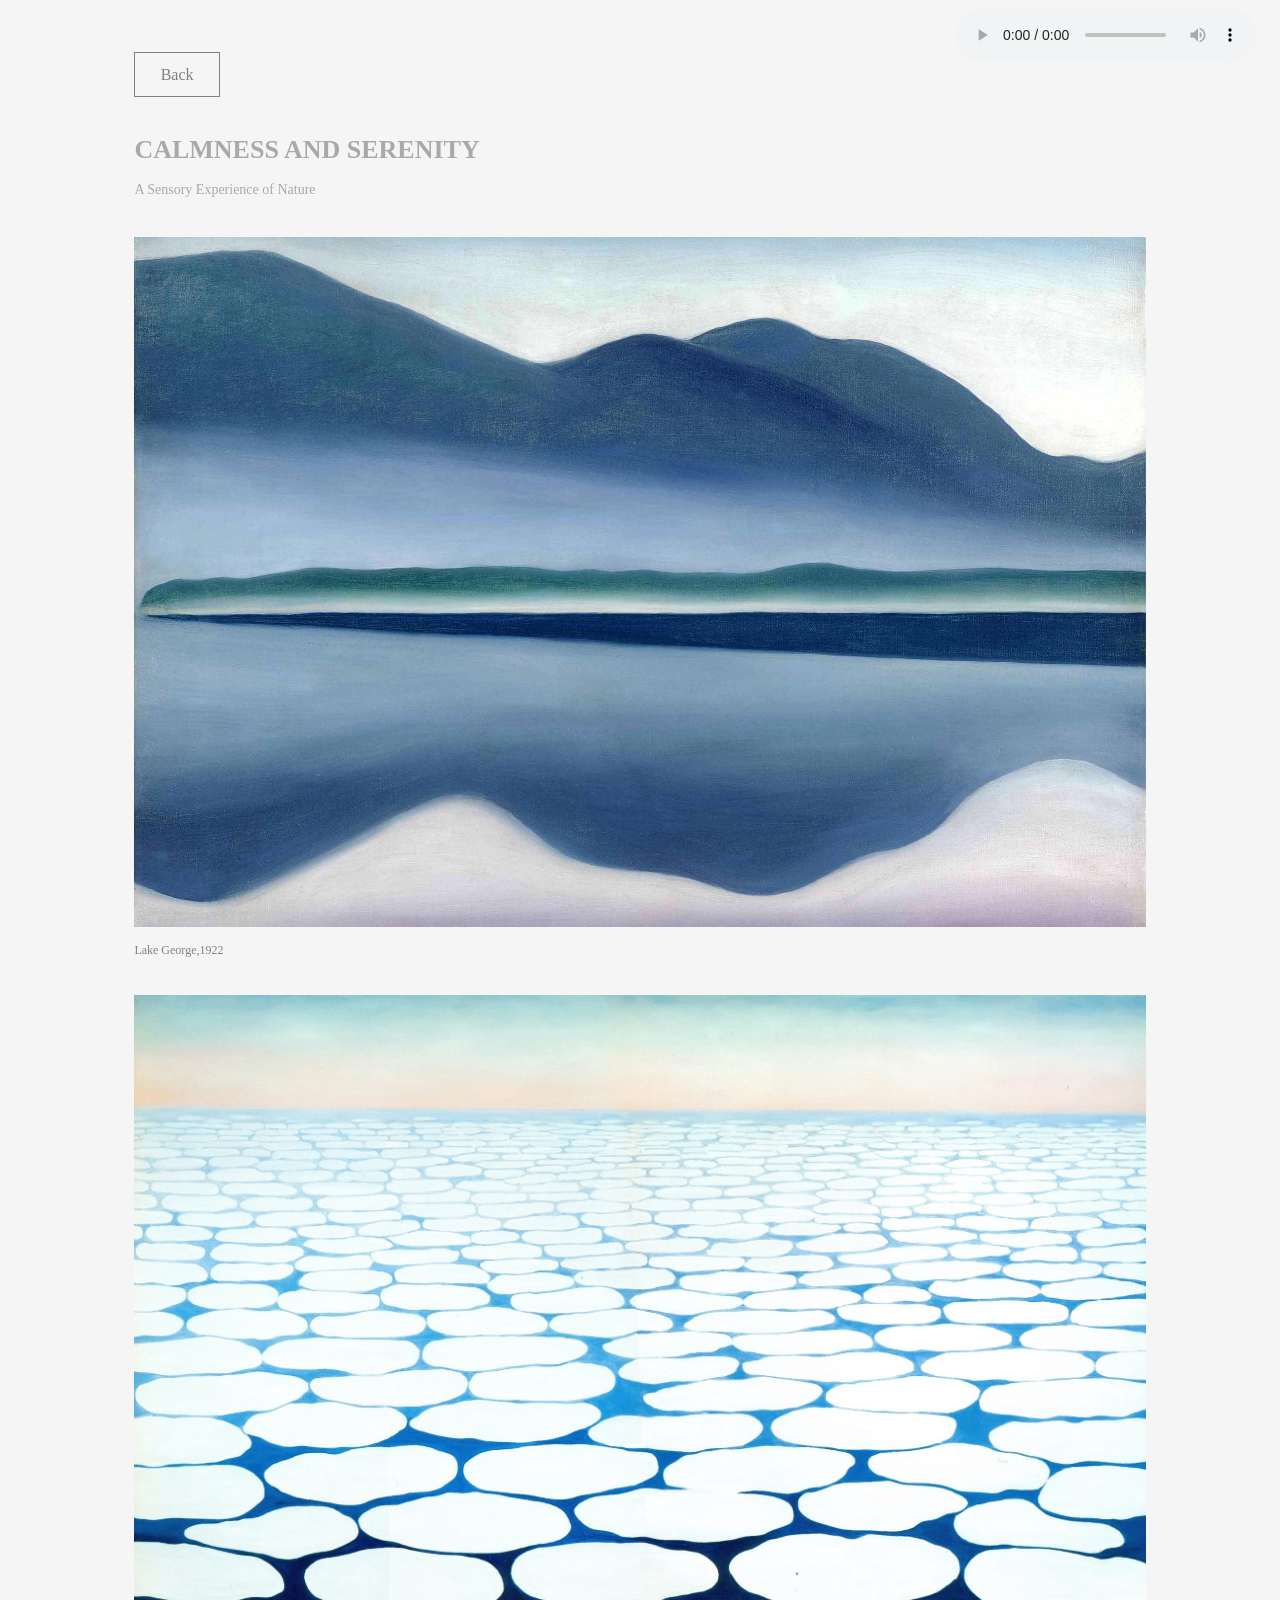
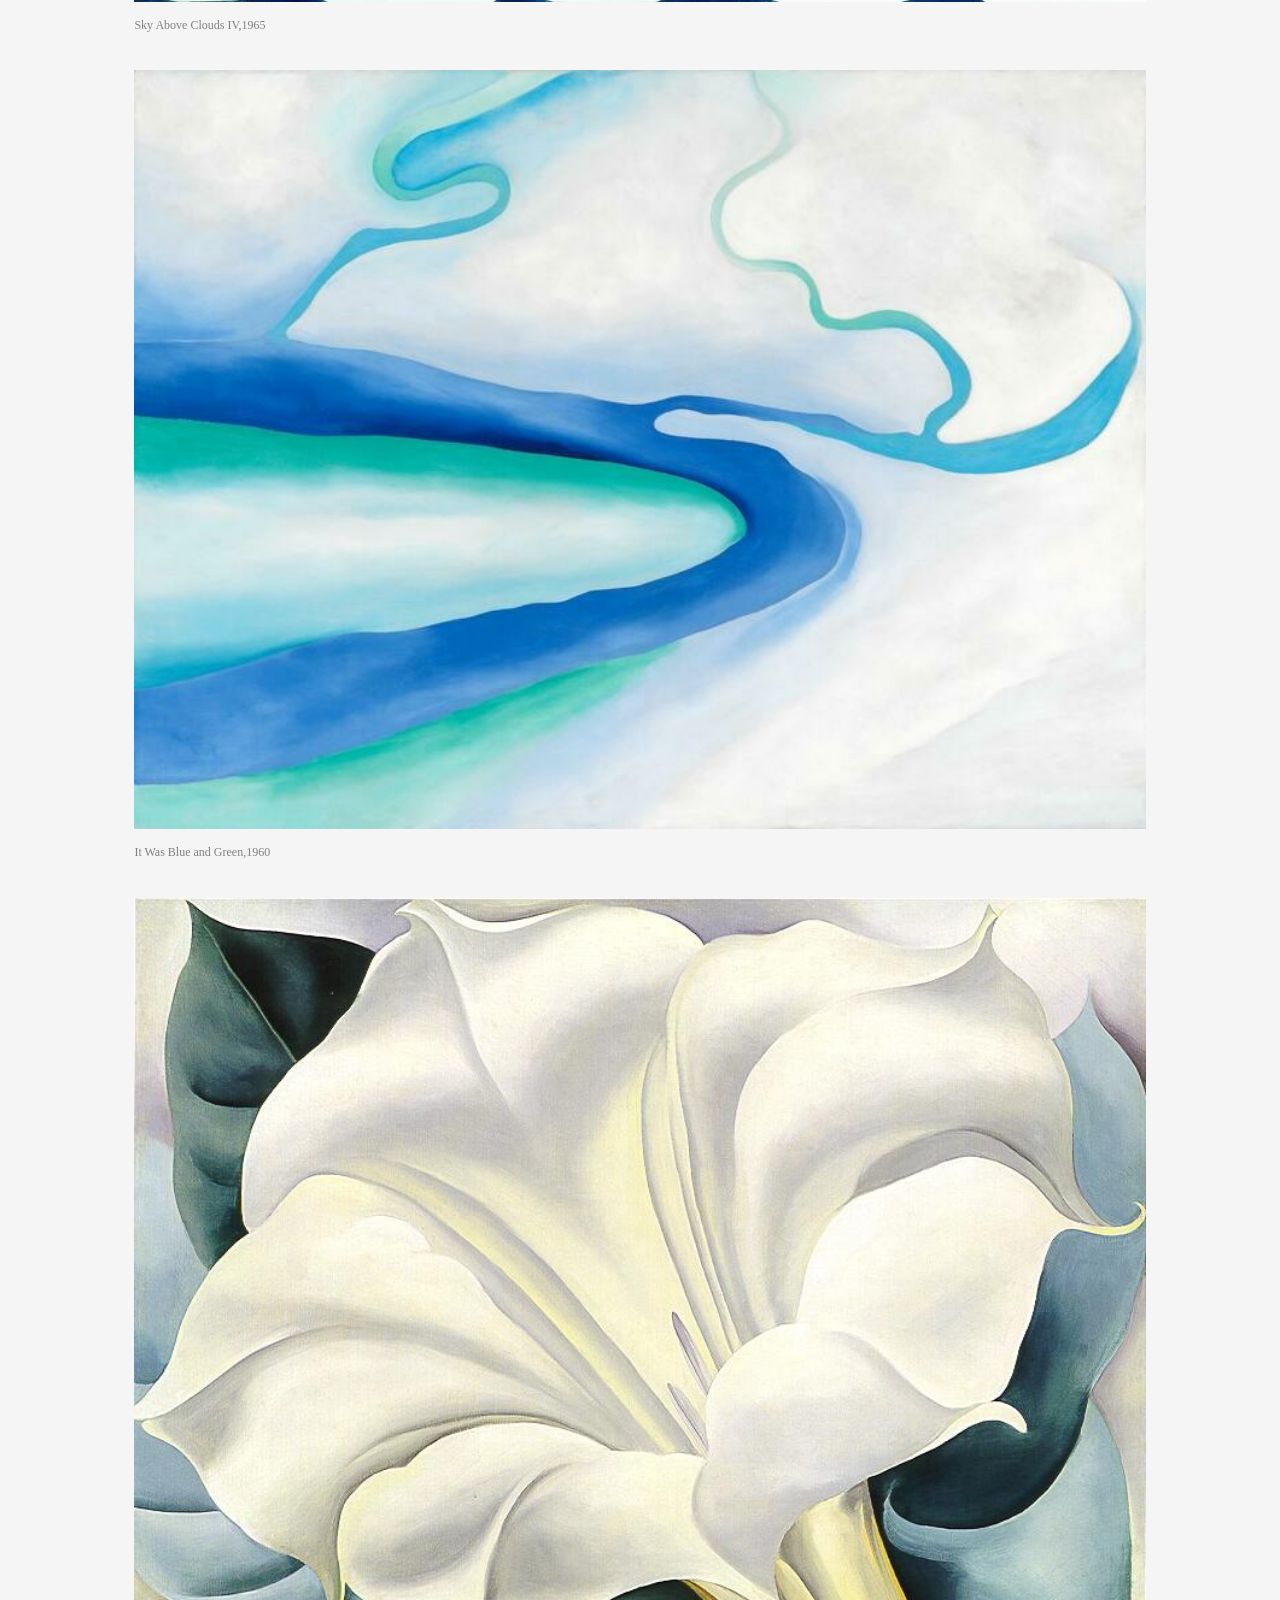
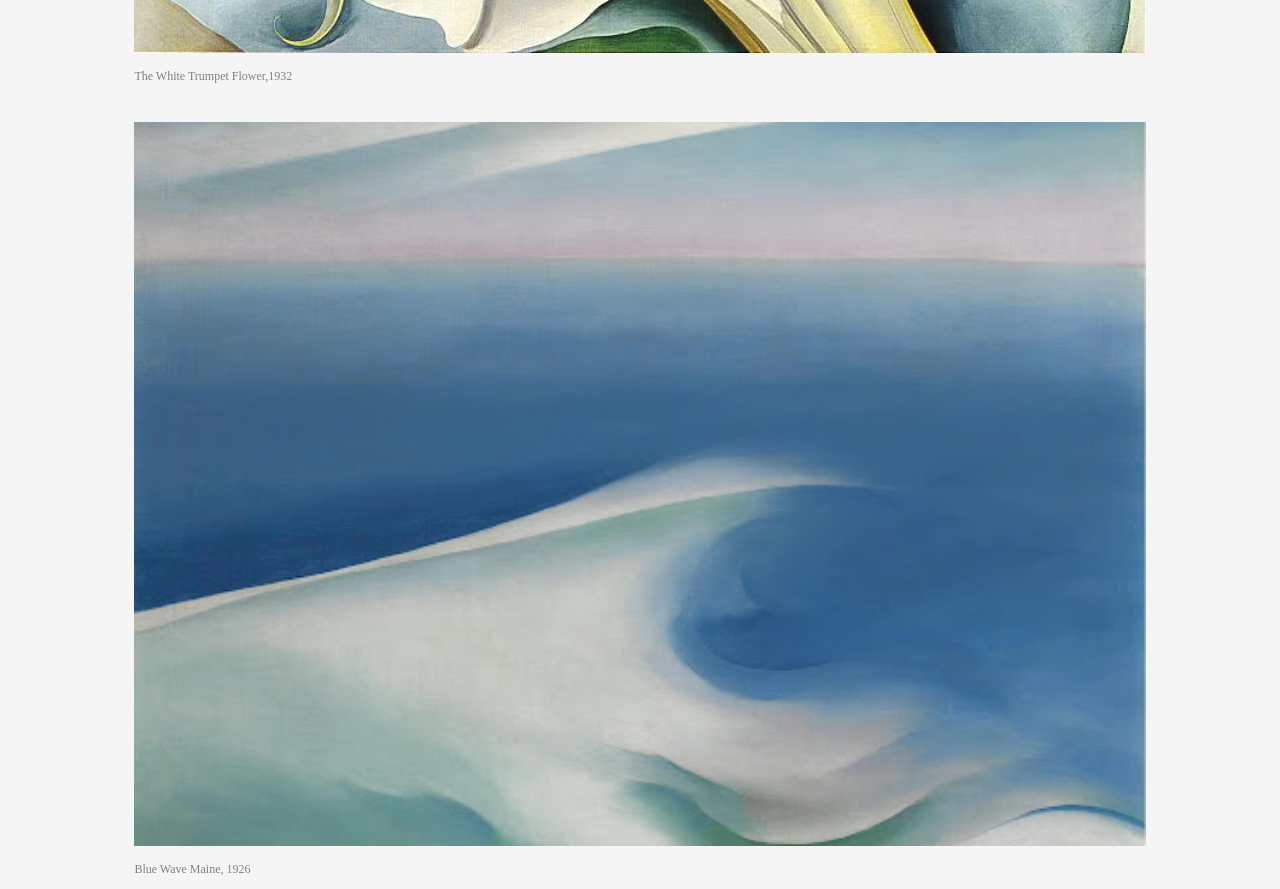
==== project1_blue.html @ 276338da "project1" ====
<!DOCTYPE HTML>
<html>

    <head>
        <meta http-equiv="Content-Type" content="text/html; charset=UTF-8">
        <title>blue</title>
        <link href="./project1_blue.css" rel="stylesheet" type="text/css" />
        <style></style>
    </head>
    
    <body>

        <audio controls autoplay>
            <source src="blue/blue.mp3" type="audio/mpeg">
            Your browser does not support the audio element.
        </audio>
        
        <a href=project1_0.html>Back</a>

        
        <h1>CALMNESS AND SERENITY </h1>
    
        <div class="subtitle">
            <p>A Sensory Experience of Nature</p>
        </div>

        <div class="image1">
            <img src="blue/image1.jpeg">
        </div>

    
        <div class="caption1">
            <p>Lake George,1922</p>
        </div>
        
        <div class="image2">
            <img src="blue/image2.jpg">
        </div>
    
        <div class="caption2">
            <p>Sky Above Clouds IV,1965</p>
        </div> 
           
        <div class="image3">
            <img src="blue/image3.jpeg">
        </div>
    
        <div class="caption3">
            <p>It Was Blue and Green,1960</p>
        </div>         
  
        <div class="image4">
            <img src="blue/image4.jpeg">
        </div>
    
        <div class="caption4">
            <p>The White Trumpet Flower,1932</p>
        </div>        
        
        <div class="image5">
            <img src="blue/image5.jpeg">
        </div>
    
        <div class="caption5">
            <p>Blue Wave Maine, 1926</p>
        </div>  

    </body>
</html>
---- project1_blue.css ----
body {
  background-color:whitesmoke;
}

a:link,a:visited{
  background-color: whitesmoke;
  border: 1px solid grey;
  font-size: 16px;
  margin-left: 10%; 
  padding:1% 2%;
  width:3%;
  font-family: verdana; 
  color:grey;
  text-decoration: none;
  text-decoration-color: none;
}

a:hover{
  background-color: grey;
  color:white;
}

h1 {
  font-family: verdana;
  margin-left: 10%;
  margin-top:4%;
  color:darkgray;
  font-size: 26px;   
  
}


.subtitle{
  margin-top:1%;
  font-family: verdana;
  font-size: 14px;
  width: 50%;
  margin-left: 10%;
  color:darkgray;

}

.caption1{
    font-size:12px;
    font-family: verdana;
    margin-left: 10%;
    color:grey;
}

.caption2{
    font-size:12px;
    font-family: verdana;
    margin-left: 10%;
    color:grey;
}

.caption3{
    font-size:12px;
    font-family: verdana;
    margin-left: 10%;
    color:grey;
}

.caption4{
    font-size:12px;
    font-family: verdana;
    margin-left: 10%;
    color:grey;
}

.caption5{
    font-size:12px;
    font-family: verdana;
    margin-left: 10%;
    color:grey;
}



img{
    width: 80%;
    margin-left: 10%;
    margin-top:2%;
}

audio{
    margin-left: 75%;

}
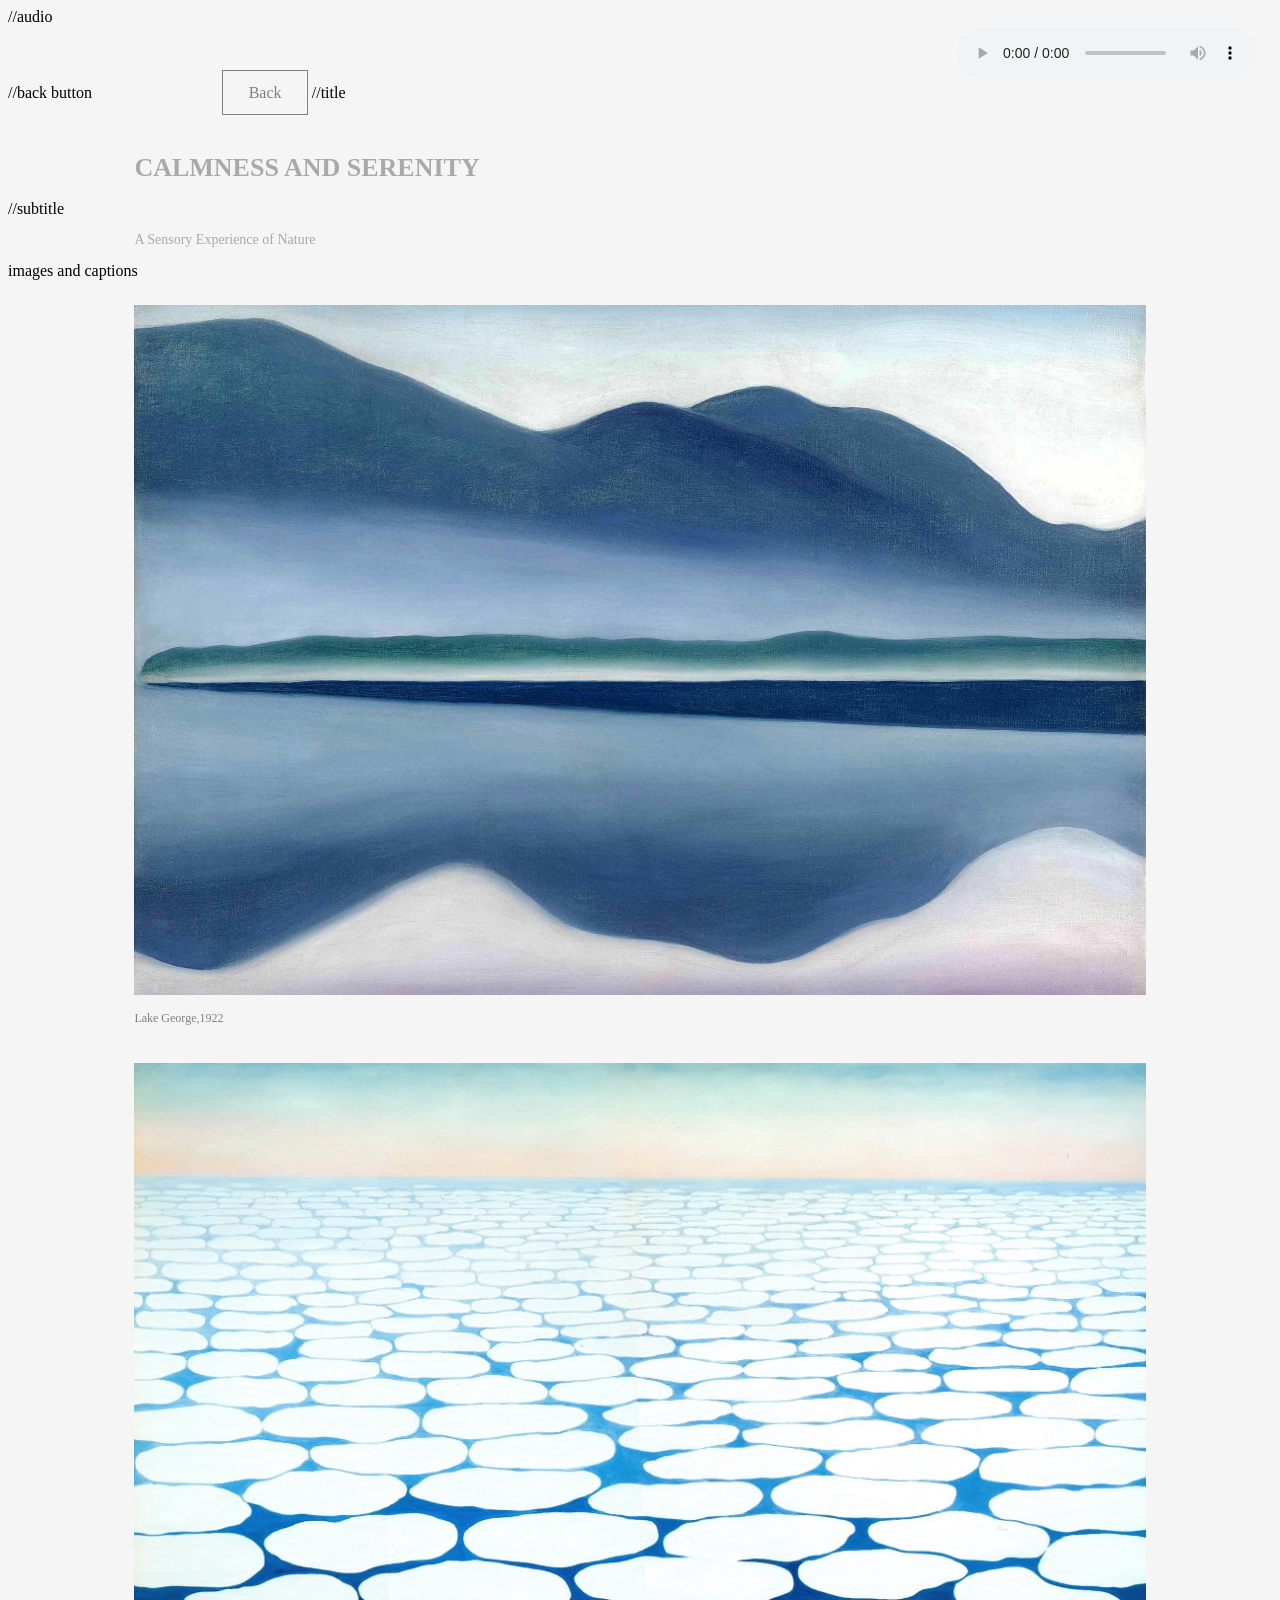
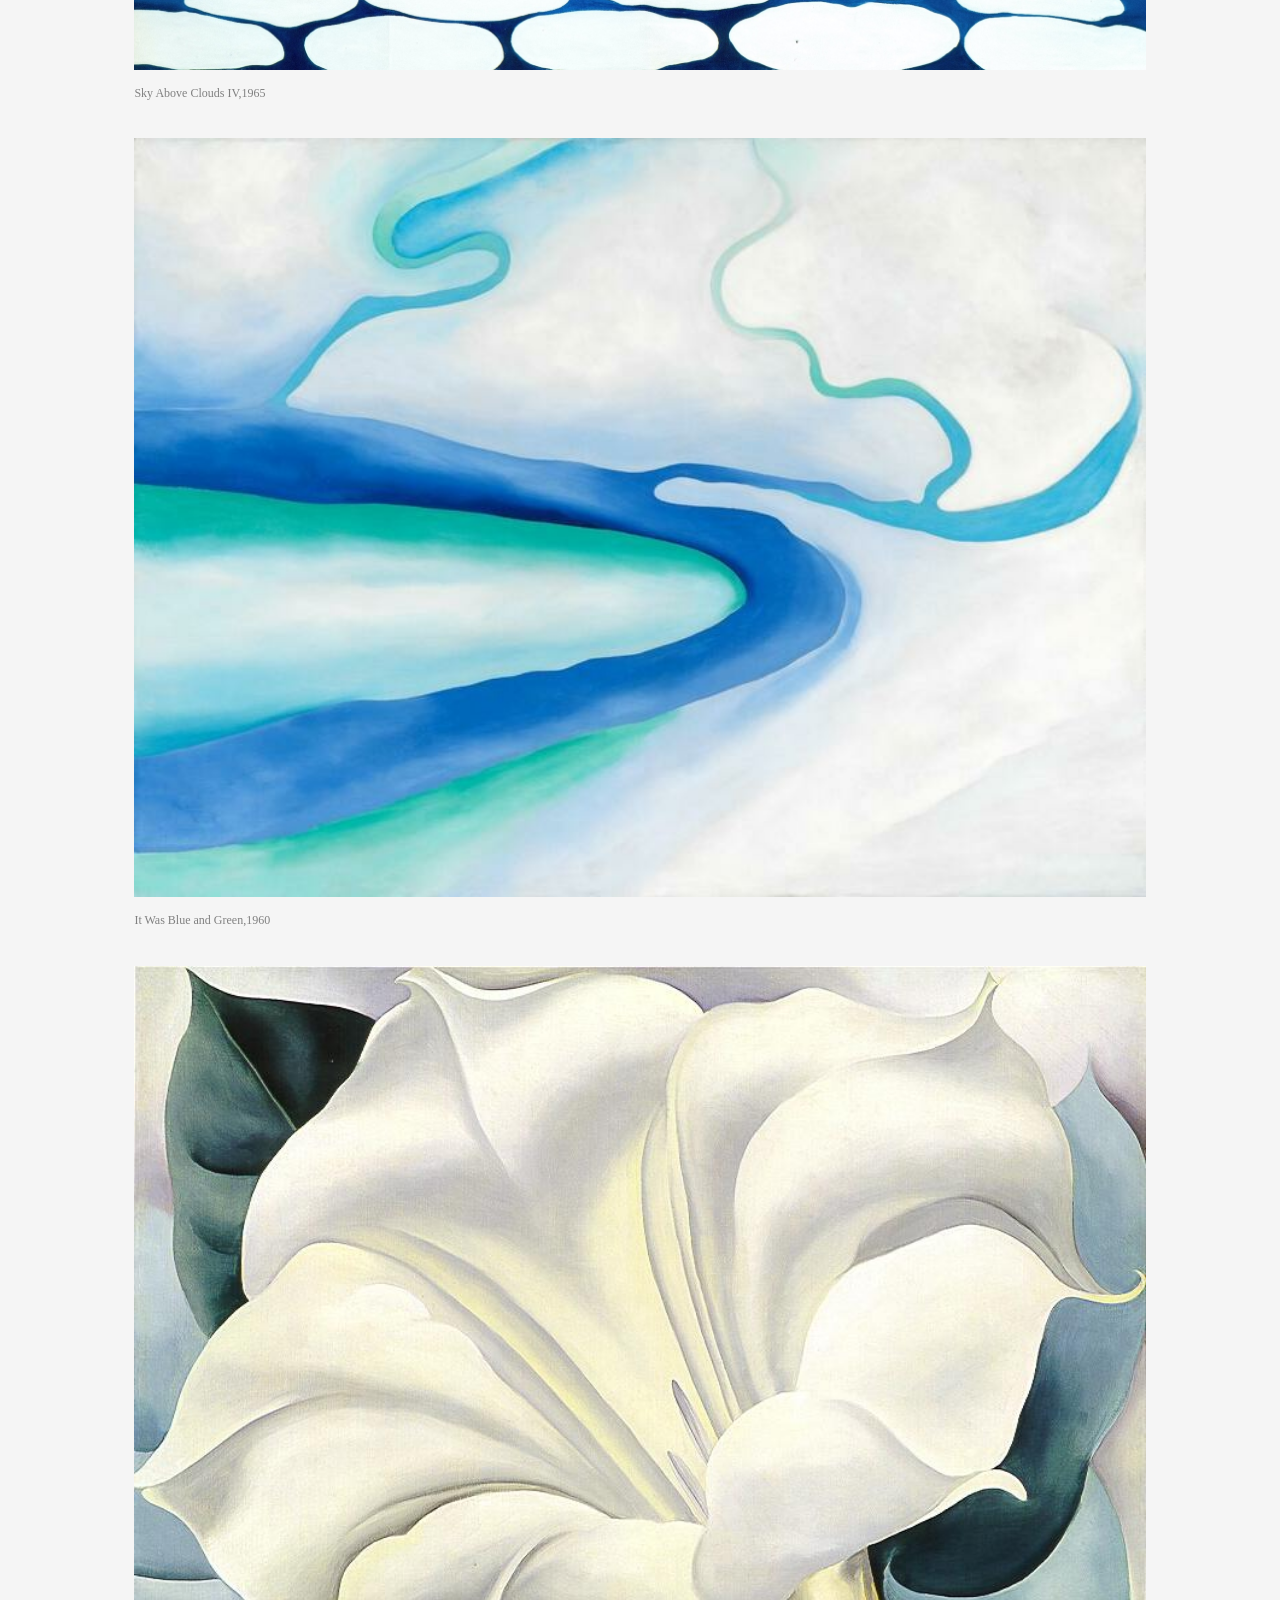
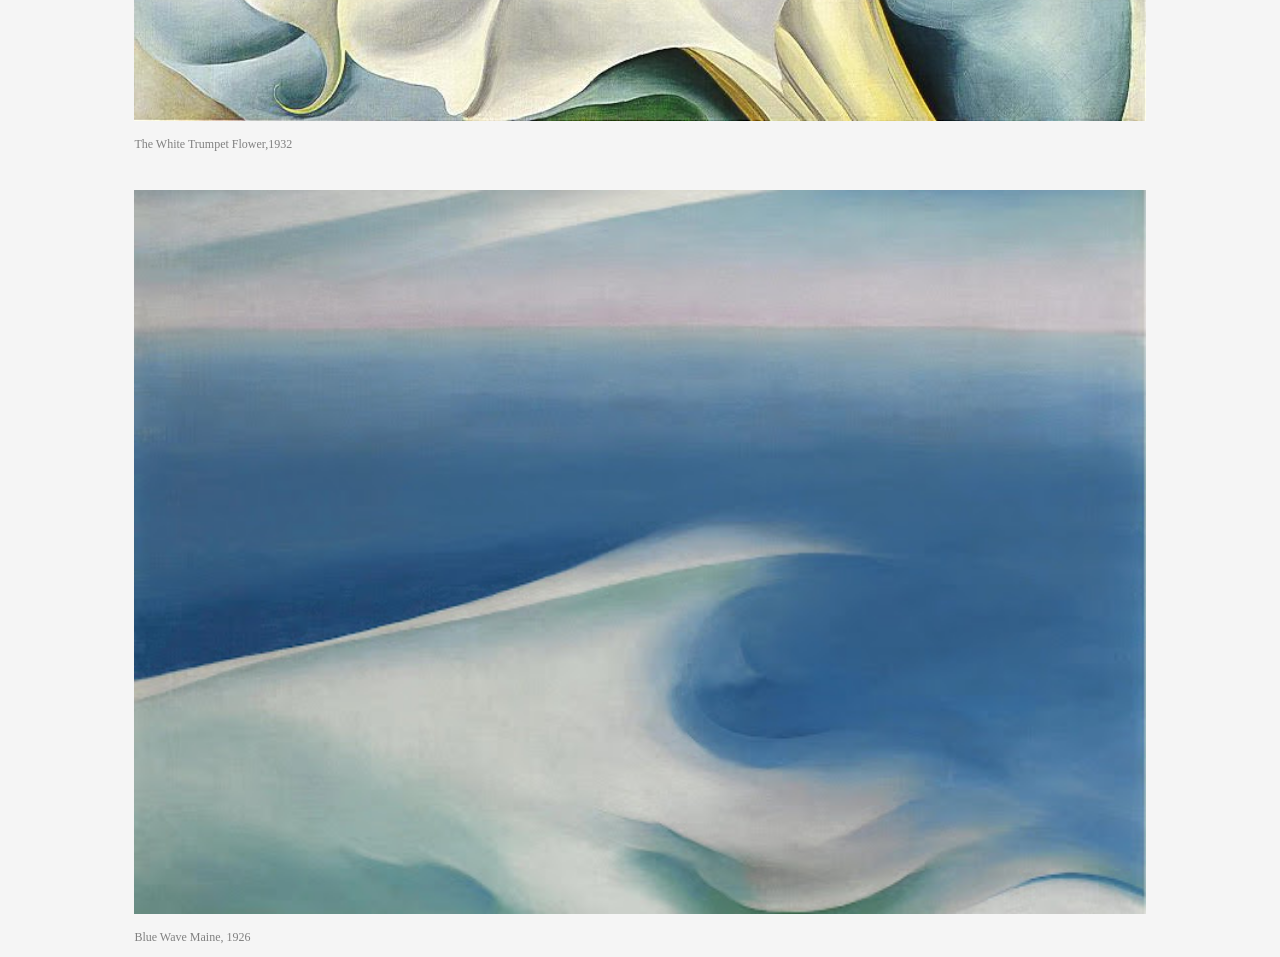
==== commit 2a1d68e2: "note" ====
--- a/project1_blue.html
+++ b/project1_blue.html
@@ -9,21 +9,25 @@
     </head>
     
     <body>
-
+        
+        //audio
         <audio controls autoplay>
             <source src="blue/blue.mp3" type="audio/mpeg">
             Your browser does not support the audio element.
         </audio>
         
-        <a href=project1_0.html>Back</a>
+        //back button
+        <a href=index.html>Back</a>
 
-        
+        //title
         <h1>CALMNESS AND SERENITY </h1>
     
+        //subtitle
         <div class="subtitle">
             <p>A Sensory Experience of Nature</p>
         </div>
 
+        images and captions
         <div class="image1">
             <img src="blue/image1.jpeg">
         </div>
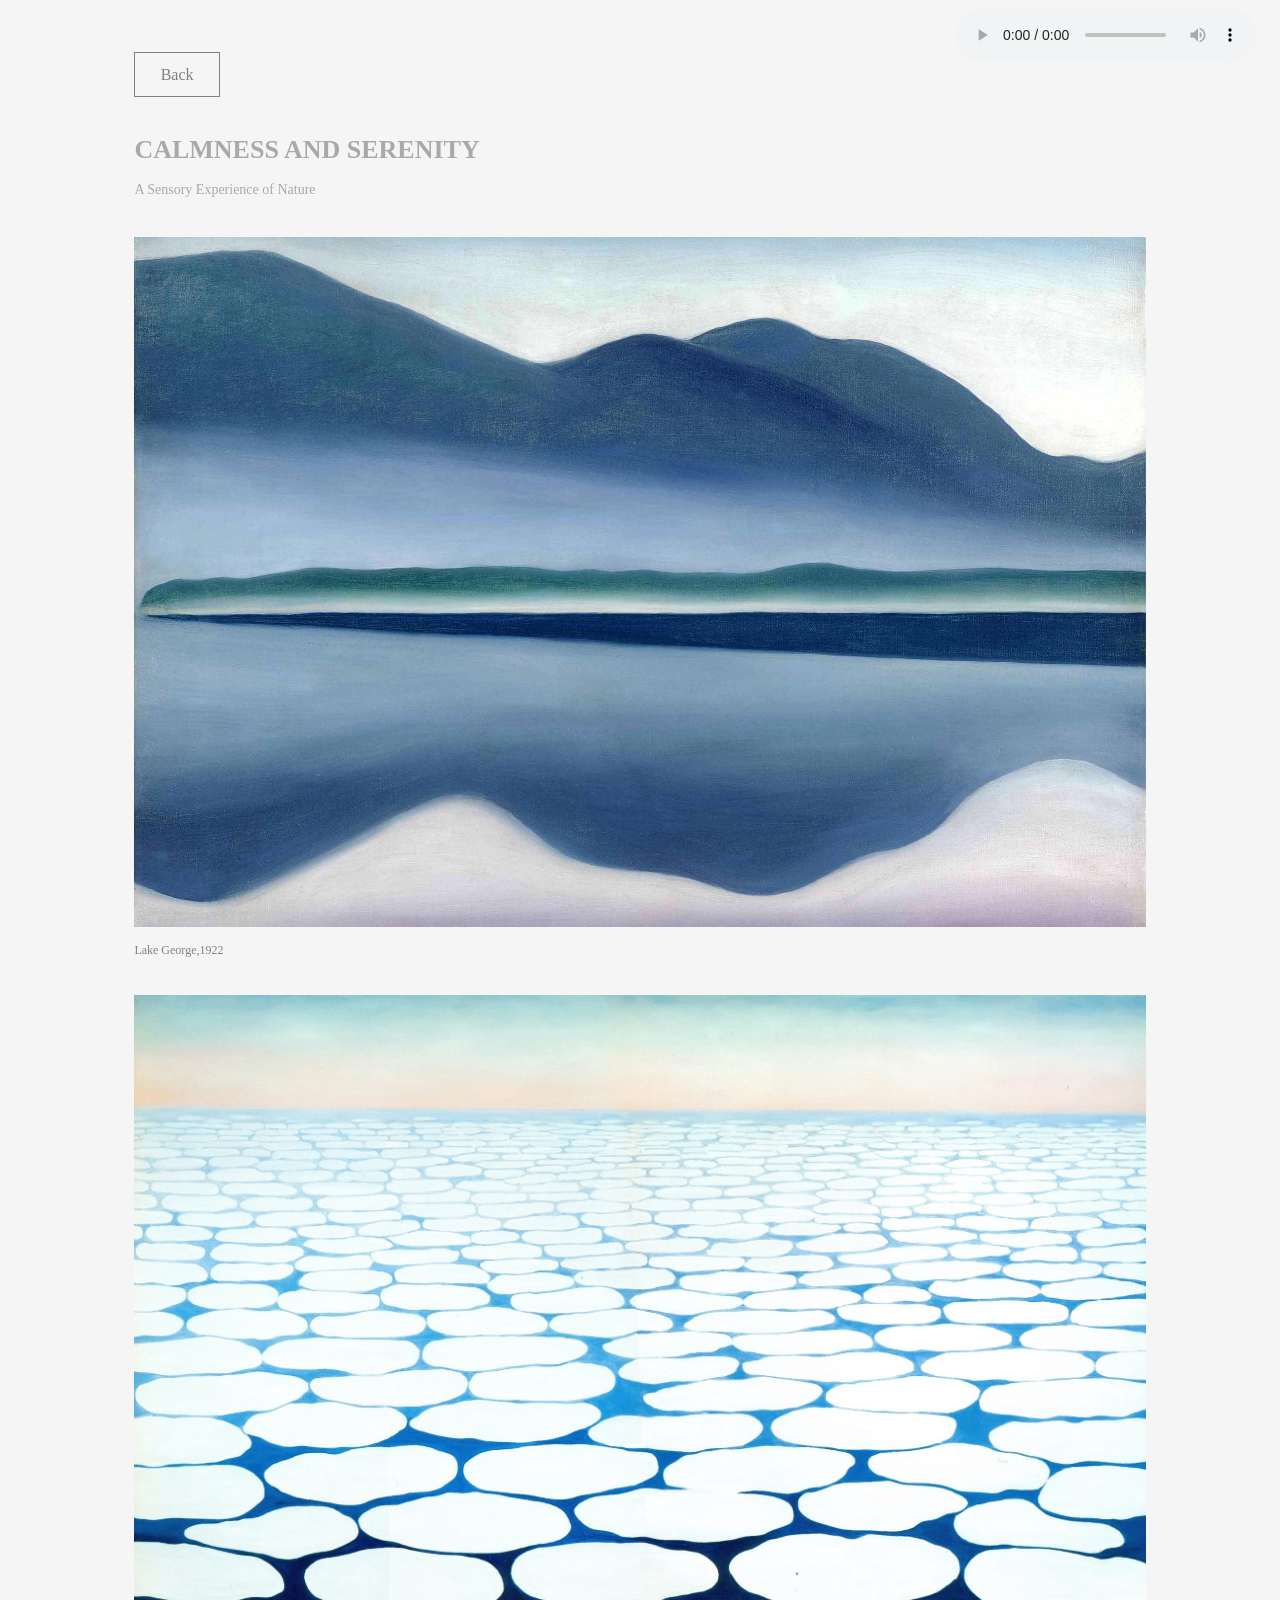
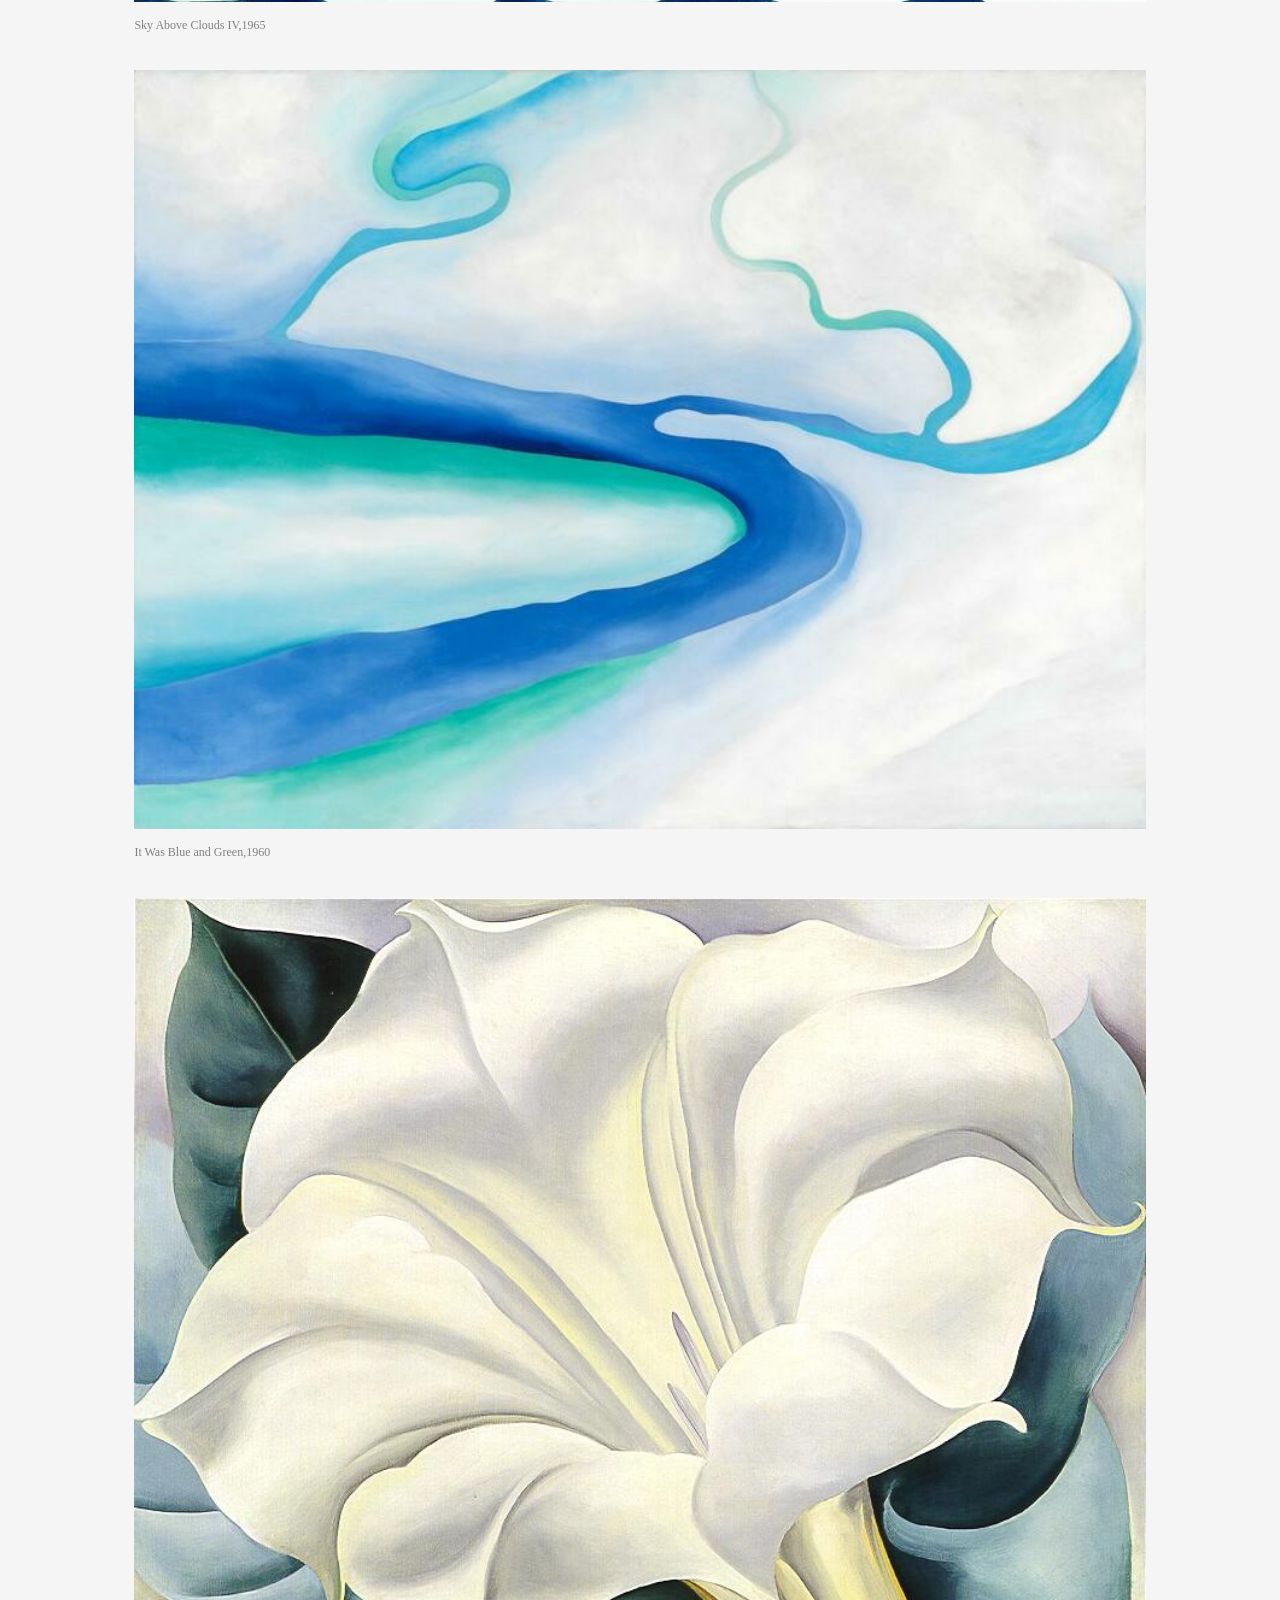
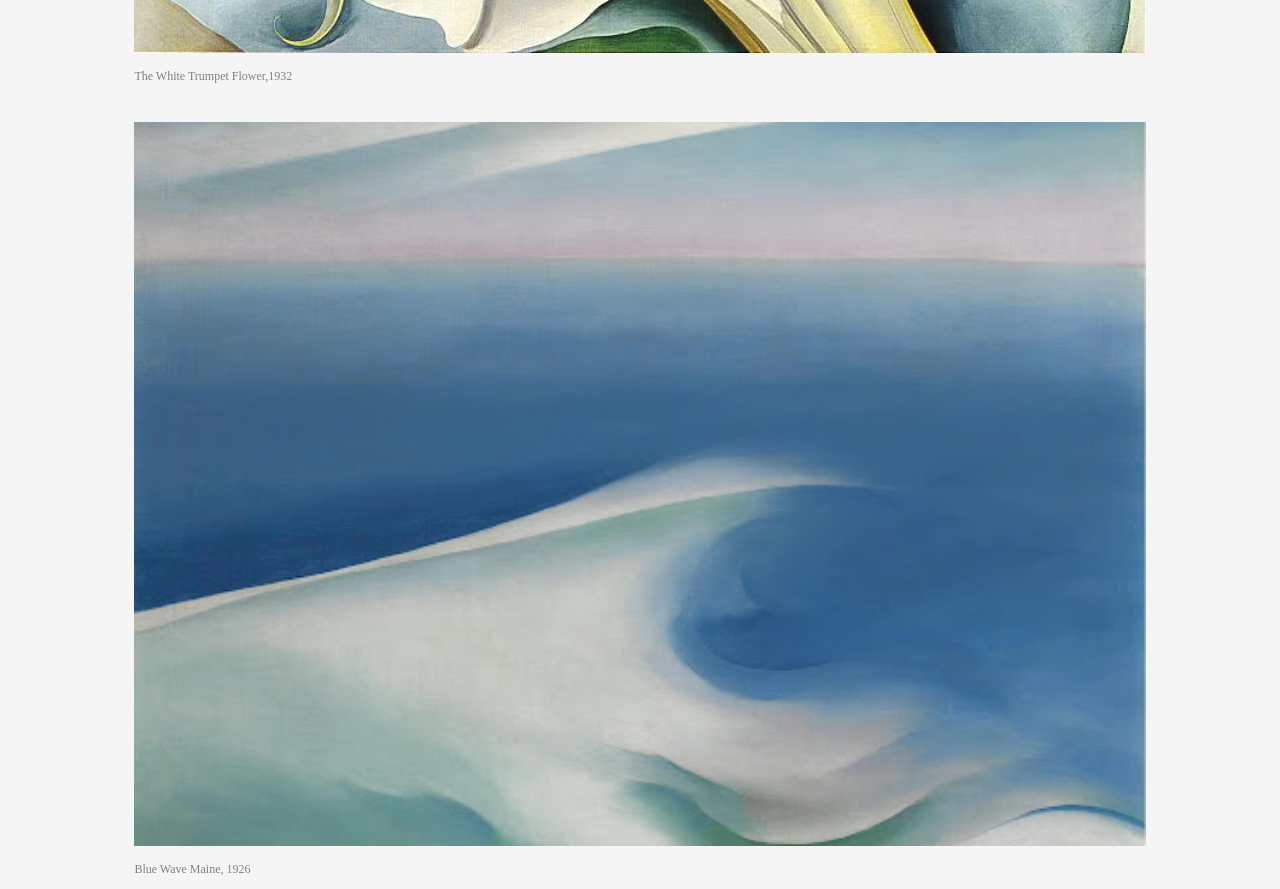
==== commit cd0f278d: "comment" ====
--- a/project1_blue.html
+++ b/project1_blue.html
@@ -10,24 +10,24 @@
     
     <body>
         
-        //audio
+        
         <audio controls autoplay>
             <source src="blue/blue.mp3" type="audio/mpeg">
             Your browser does not support the audio element.
         </audio>
         
-        //back button
+        <!--back button-->
         <a href=index.html>Back</a>
 
-        //title
+        <!--title-->
         <h1>CALMNESS AND SERENITY </h1>
     
-        //subtitle
+        <!--subtitle-->
         <div class="subtitle">
             <p>A Sensory Experience of Nature</p>
         </div>
 
-        images and captions
+        <!--images and captions-->
         <div class="image1">
             <img src="blue/image1.jpeg">
         </div>
